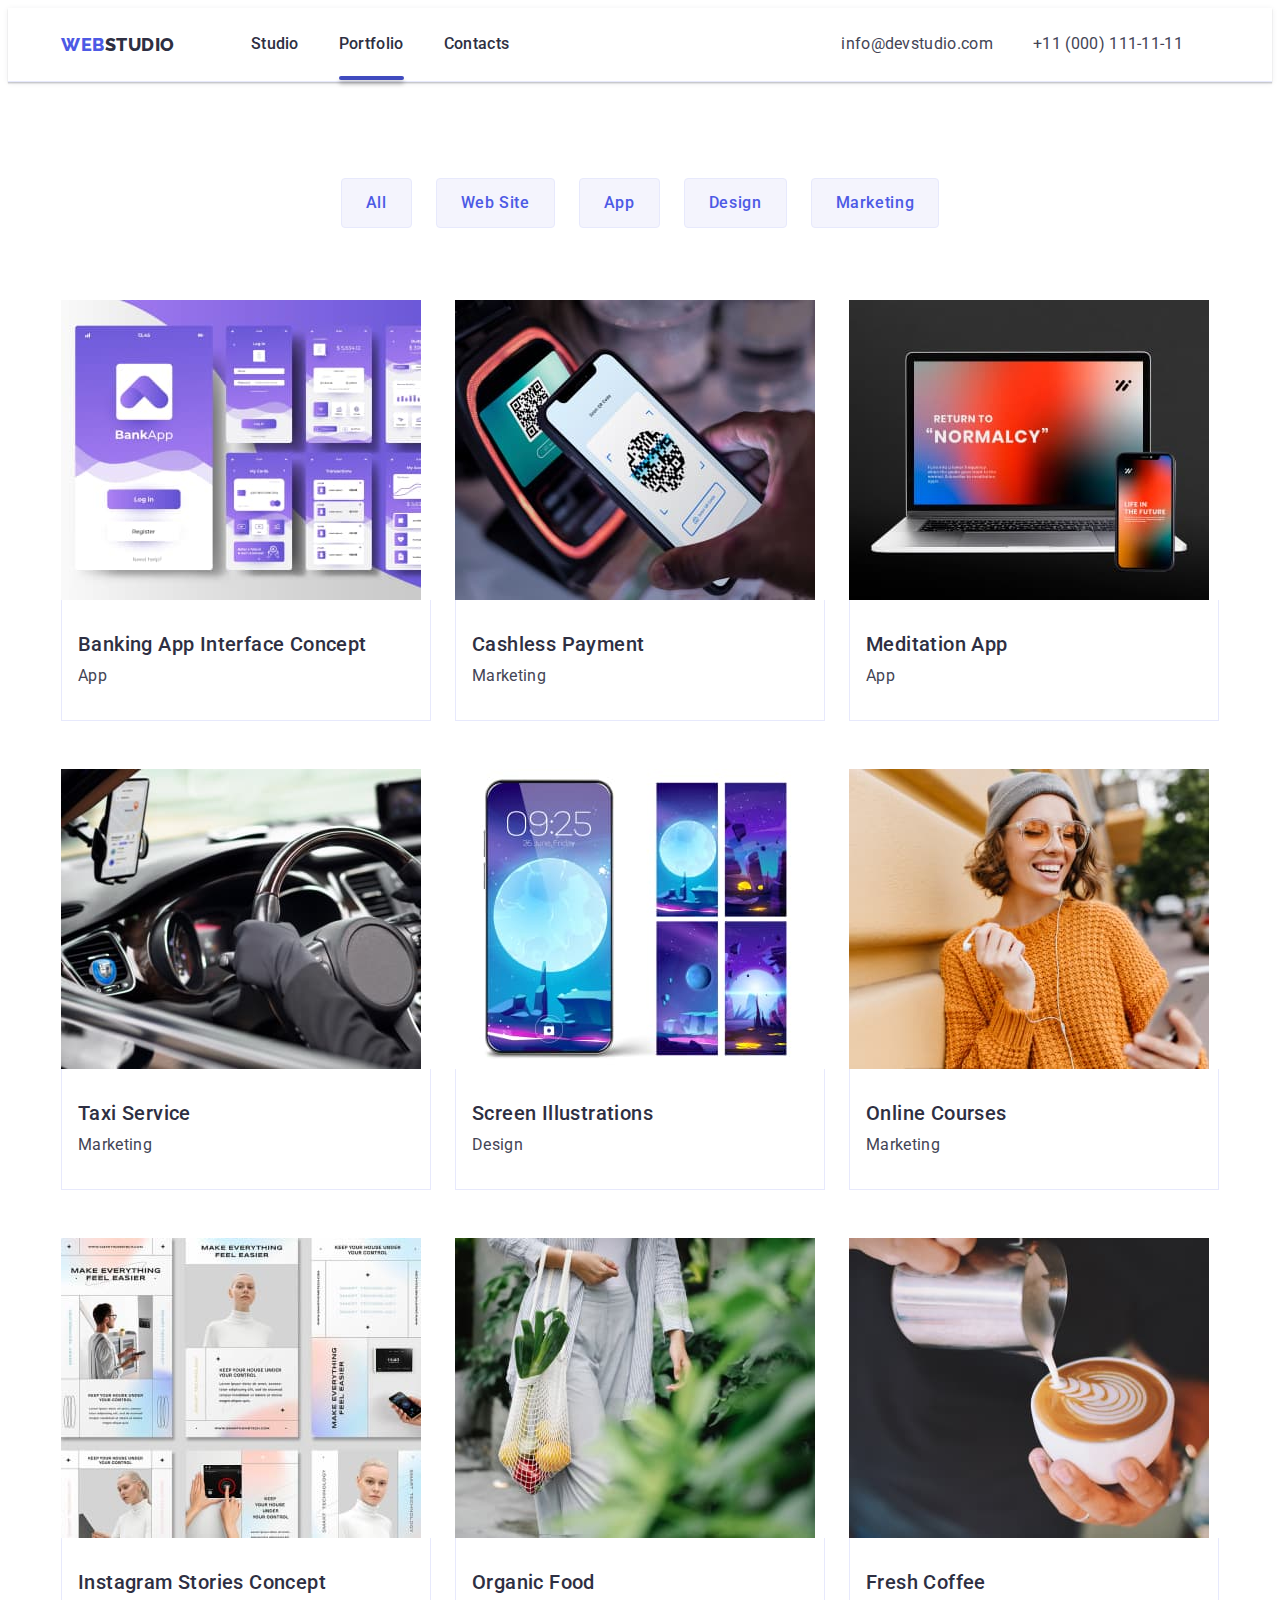
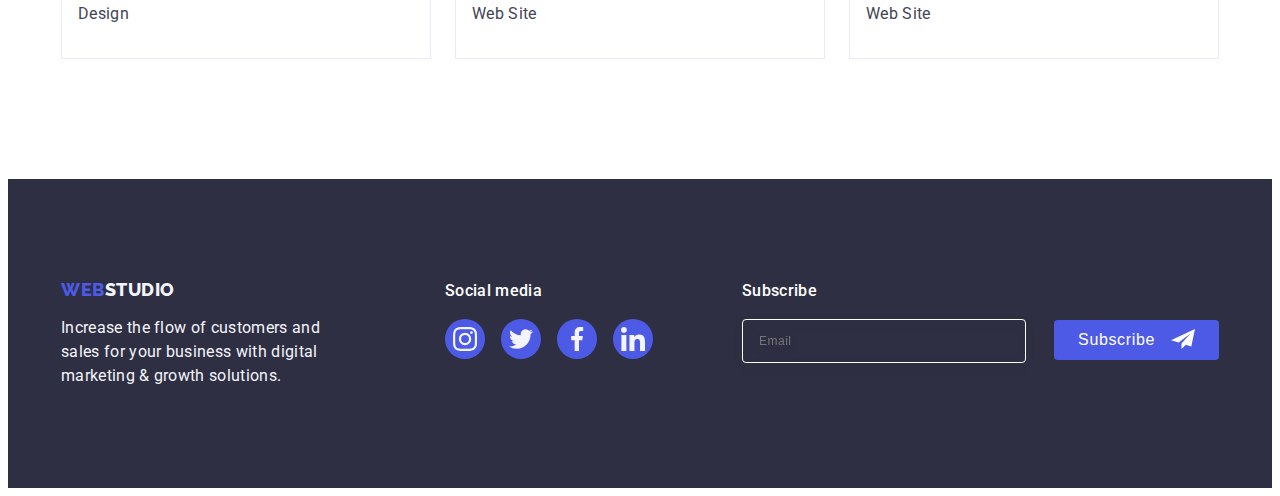
==== portfolio.html @ ecd3f9a6 "Initial commit" ====
<!DOCTYPE html>
<html lang="en">
  <head>
    <meta charset="UTF-8" />
    <meta http-equiv="X-UA-Compatible" content="IE=edge" />
    <meta name="viewport" content="width=device-width, initial-scale=1.0" />
    <title>Portfolio</title>
    <link rel="preconnect" href="https://fonts.googleapis.com" />
    <link rel="preconnect" href="https://fonts.gstatic.com" crossorigin />
    <link
      href="https://fonts.googleapis.com/css2?family=Raleway:wght@800&family=Roboto:wght@400;500;700;900&display=swap"
      rel="stylesheet"
    />
    <link
      rel="stylesheet"
      href="https://cdnjs.cloudflare.com/ajax/libs/modern-normalize/1.1.0/modern-normalize.min.css"
      integrity="sha512-wpPYUAdjBVSE4KJnH1VR1HeZfpl1ub8YT/NKx4PuQ5NmX2tKuGu6U/JRp5y+Y8XG2tV+wKQpNHVUX03MfMFn9Q=="
      crossorigin="anonymous"
      referrerpolicy="no-referrer"
    />

    <link rel="stylesheet" href="./css/styles.css" />
  </head>
  <!--Header-->
  <body>
    <header class="header">
      <div class="container navigation">
        <nav class="header-navigation">
          <a class="header-logo link" href="./index.html"
            >Web<span class="span-header-logo link">Studio</span></a
          >
          <ul class="header-list list">
            <li class="header-item">
              <a class="header-link link" href="./index.html">Studio</a>
            </li>
            <li class="header-item">
              <a class="header-link link current" href="./portfolio.html"
                >Portfolio</a
              >
            </li>
            <li class="header-item">
              <a class="header-link link" href="">Contacts</a>
            </li>
          </ul>
        </nav>
        <adress class="header-contakts">
          <ul class="adress-list list">
            <li>
              <a class="header-adress link" href="mailto:info@devstudio.com"
                >info@devstudio.com</a
              >
            </li>
            <li>
              <a class="header-adress link" href="tel:+110001111111"
                >+11 (000) 111-11-11</a
              >
            </li>
          </ul>
        </adress>
      </div>
    </header>
    <main>
      <!--Section 1-->

      <section class="service">
        <div class="container">
          <h1 hidden>Service</h1>
          <ul class="service-list list">
            <li><button class="service-btn" type="button">All</button></li>
            <li><button class="service-btn" type="button">Web Site</button></li>
            <li><button class="service-btn" type="button">App</button></li>
            <li><button class="service-btn" type="button">Design</button></li>
            <li>
              <button class="service-btn" type="button">Marketing</button>
            </li>
          </ul>

          <!--Projects-->

          <ul class="project-list list">
            <li class="project-items">
              <a class="project-link link" href="">
                <div class="project-thumb">
                  <img
                    class="project-img"
                    src="./images/img-port1.jpg"
                    alt="App Banking interfase"
                    width="360"
                    height="300"
                  />
                  <div class="overlay">
                    <p class="overlay-text">
                      14 Stylish and User-Friendly App Design Concepts · Task
                      Manager App · Calorie Tracker App · Exotic Fruit Ecommerce
                      App · Cloud Storage App
                    </p>
                  </div>
                </div>
                <div class="project-name">
                  <h2 class="project-title">Banking App Interface Concept</h2>
                  <p class="project-text">App</p>
                </div>
              </a>
            </li>
            <li class="project-items">
              <a class="project-link link" href="">
                <div class="project-thumb">
                  <img
                    class="project-img"
                    src="./images/img-port-2.jpg"
                    alt="QR on the phone"
                    width="360"
                    height="300"
                  />
                  <div class="overlay">
                    <p class="overlay-text">
                      14 Stylish and User-Friendly App Design Concepts · Task
                      Manager App · Calorie Tracker App · Exotic Fruit Ecommerce
                      App · Cloud Storage App
                    </p>
                  </div>
                </div>
                <div class="project-name">
                  <h2 class="project-title">Cashless Payment</h2>
                  <p class="project-text">Marketing</p>
                </div>
              </a>
            </li>
            <li class="project-items">
              <a class="project-link link" href="">
                <div class="project-thumb">
                  <img
                    class="project-img"
                    src="./images/img-port-3.jpg"
                    alt="Laptop is open"
                    width="360"
                    height="300"
                  />
                  <div class="overlay">
                    <p class="overlay-text">
                      14 Stylish and User-Friendly App Design Concepts · Task
                      Manager App · Calorie Tracker App · Exotic Fruit Ecommerce
                      App · Cloud Storage App
                    </p>
                  </div>
                </div>
                <div class="project-name">
                  <h2 class="project-title">Meditation App</h2>
                  <p class="project-text">App</p>
                </div>
              </a>
            </li>
            <li class="project-items">
              <a class="project-link link" href="">
                <div class="project-thumb">
                  <img
                    class="project-img"
                    src="./images/img-port-4.jpg"
                    alt="Car steering wheel"
                    width="360"
                    height="300"
                  />
                  <div class="overlay">
                    <p class="overlay-text">
                      14 Stylish and User-Friendly App Design Concepts · Task
                      Manager App · Calorie Tracker App · Exotic Fruit Ecommerce
                      App · Cloud Storage App
                    </p>
                  </div>
                </div>
                <div class="project-name">
                  <h2 class="project-title">Taxi Service</h2>
                  <p class="project-text">Marketing</p>
                </div>
              </a>
            </li>
            <li class="project-items">
              <a class="project-link link" href="">
                <div class="project-thumb">
                  <img
                    class="project-img"
                    src="./images/img-port-5.jpg"
                    alt="Screens of the phones"
                    width="360"
                    height="300"
                  />
                  <div class="overlay">
                    <p class="overlay-text">
                      14 Stylish and User-Friendly App Design Concepts · Task
                      Manager App · Calorie Tracker App · Exotic Fruit Ecommerce
                      App · Cloud Storage App
                    </p>
                  </div>
                </div>
                <div class="project-name">
                  <h2 class="project-title">Screen Illustrations</h2>
                  <p class="project-text">Design</p>
                </div>
              </a>
            </li>
            <li class="project-items">
              <a class="project-link link" href="">
                <div class="project-thumb">
                  <img
                    class="project-img"
                    src="./images/img-port-6.jpg"
                    alt="Girl in headphones and
                  with a phone"
                    width="360"
                    height="300"
                  />
                  <div class="overlay">
                    <p class="overlay-text">
                      14 Stylish and User-Friendly App Design Concepts · Task
                      Manager App · Calorie Tracker App · Exotic Fruit Ecommerce
                      App · Cloud Storage App
                    </p>
                  </div>
                </div>
                <div class="project-name">
                  <h2 class="project-title">Online Courses</h2>
                  <p class="project-text">Marketing</p>
                </div>
              </a>
            </li>
            <li class="project-items">
              <a class="project-link link" href="">
                <div class="project-thumb">
                  <img
                    class="project-img"
                    src="./images/img-port-7.jpg"
                    alt="Instsgram stories"
                    width="360"
                    height="300"
                  />
                  <div class="overlay">
                    <p class="overlay-text">
                      14 Stylish and User-Friendly App Design Concepts · Task
                      Manager App · Calorie Tracker App · Exotic Fruit Ecommerce
                      App · Cloud Storage App
                    </p>
                  </div>
                </div>
                <div class="project-name">
                  <h2 class="project-title">Instagram Stories Concept</h2>
                  <p class="project-text">Design</p>
                </div>
              </a>
            </li>
            <li class="project-items">
              <a class="project-link link" href="">
                <div class="project-thumb">
                  <img
                    class="project-img"
                    src="./images/img-port-8.jpg"
                    alt="The girl carries fruit in
                  the bag"
                    width="360"
                    height="300"
                  />
                  <div class="overlay">
                    <p class="overlay-text">
                      14 Stylish and User-Friendly App Design Concepts · Task
                      Manager App · Calorie Tracker App · Exotic Fruit Ecommerce
                      App · Cloud Storage App
                    </p>
                  </div>
                </div>
                <div class="project-name">
                  <h2 class="project-title">Organic Food</h2>
                  <p class="project-text">Web Site</p>
                </div>
              </a>
            </li>
            <li class="project-items">
              <a class="project-link link" href="">
                <div class="project-thumb">
                  <img
                    class="project-img"
                    src="./images/img-port-9.jpg"
                    alt="Barista pours cappuccino"
                    width="360"
                    height="300"
                  />
                  <div class="overlay">
                    <p class="overlay-text">
                      14 Stylish and User-Friendly App Design Concepts · Task
                      Manager App · Calorie Tracker App · Exotic Fruit Ecommerce
                      App · Cloud Storage App
                    </p>
                  </div>
                </div>
                <div class="project-name">
                  <h2 class="project-title">Fresh Coffee</h2>
                  <p class="project-text">Web Site</p>
                </div>
              </a>
            </li>
          </ul>
        </div>
      </section>
    </main>

    <!-- Footer -->

    <footer class="footer">
      <div class="container footer-wrap">
        <div class="footer-logo-wrap">
          <a href="./index.html" class="footer-logo link"
            >Web<span class="span-logo link">Studio</span></a
          >
          <p class="footer-text">
            Increase the flow of customers and sales for your business with
            digital marketing & growth solutions.
          </p>
        </div>

        <div class="footer-soc-wrap">
          <p class="footer-soc-media">Social media</p>
          <ul class="footer-soc-list list">
            <li class="footer-soc-item">
              <a href="" class="footer-soc-link link">
                <svg class="footer-soc-icon" width="24" height="24">
                  <use href="./images/icons.svg#icon-instagram-2"></use>
                </svg>
              </a>
            </li>
            <li class="footer-soc-item">
              <a href="" class="footer-soc-link link">
                <svg class="footer-soc-icon" width="24" height="24">
                  <use href="./images/icons.svg#icon-twitter-1"></use>
                </svg>
              </a>
            </li>
            <li class="footer-soc-item">
              <a href="" class="footer-soc-link link">
                <svg class="footer-soc-icon" width="24" height="24">
                  <use href="./images/icons.svg#icon-facebook-1"></use>
                </svg>
              </a>
            </li>
            <li class="footer-soc-item">
              <a href="" class="footer-soc-link link">
                <svg class="footer-soc-icon" width="24" height="24">
                  <use href="./images/icons.svg#icon-linkedin-1"></use>
                </svg>
              </a>
            </li>
          </ul>
        </div>
        <div class="footer-sub-wrap">
          <p class="footer-sub">Subscribe</p>
          <form class="footer-form">
            <label class="footer-label">
              <input
                type="email"
                name="user-email"
                class="footer-email"
                placeholder="Email"
              />
            </label>
            <span class="button-wrap">
              <button type="submit" class="footer-btn">Subscribe</button>
              <svg class="frame-icon" width="24" height="24">
                <use href="./images/icons.svg#icon-Frame"></use>
              </svg>
            </span>
          </form>
        </div>
      </div>
    </footer>
  </body>
</html>
---- css/styles.css ----
:root {
  --main-title-color: #ffffff;
  --second-title-color: #2e2f42;
  --main-btn-color: #ffffff;
  --text-color: #434455;
  --accent-color: #4d5ae5;
  --hover-color: #404bbf;
  --span-header-color: #2e2f42;
  --span-footer-color: #f4f4fd;
  --background-color: #ffffff;
  --timing-function: cubic-bezier(0.4, 0, 0.2, 1);
}

p,
h1,
h2,
h3,
h4,
h5,
h6 {
  margin: 0;
}
ul {
  margin: 0;
  padding-left: 0;
}
button {
  cursor: pointer;
}

address {
  font-style: normal;
}
img {
  display: block;
}

body {
  font-family: "Roboto", Arial, sans-serif;
}
body {
  color: var(--text-color);
}
body {
  background-color: var(--background-color);
}

.list {
  list-style: none;
}

.link {
  text-decoration: none;
}

.header-contakts {
  font-style: normal;
}

.container {
  max-width: 1158px;
  padding-right: 15px;
  padding-left: 15px;
  margin: 0 auto;
}

/*--------------------Header-----------------*/

.header {
  border-bottom: 1px solid #e7e9fc;
  box-shadow: 0px 2px 1px rgba(46, 47, 66, 0.08),
    0px 1px 1px rgba(46, 47, 66, 0.16), 0px 1px 6px rgba(46, 47, 66, 0.08);
}

.header-navigation {
  display: flex;
}

.navigation {
  display: flex;
  align-items: center;
}

.header-logo {
  padding-top: 25.5px;
  padding-bottom: 25.5px;

  font-family: "Raleway", sans-serif;
  font-style: normal;
  font-weight: 800;
  font-size: 18px;
  line-height: 1.17;
  letter-spacing: 0.03em;
  text-transform: uppercase;
  color: var(--accent-color);
}

.span-header-logo {
  padding-top: 25.5px;
  padding-bottom: 25.5px;

  font-family: "Raleway", sans-serif;
  font-style: normal;
  font-weight: 800;
  font-size: 18px;
  line-height: 1.16;
  letter-spacing: 0.03em;
  color: var(--span-header-color);
}

.header-list {
  display: flex;
  gap: 40px;
  margin-left: 76px;
}

.adress-list {
  display: flex;
  gap: 40px;
  margin-left: 332px;
}

.header-link {
  display: block;
  padding-top: 24px;
  padding-bottom: 24px;

  font-weight: 500;
  font-size: 16px;
  line-height: 1.5;
  letter-spacing: 0.02em;
  color: #2e2f42;
  transition: color 250ms var(--timing-function);
}

.header-link:hover,
.header-link:focus {
  color: var(--hover-color);
}

.current {
  position: relative;
}

.current::after {
  position: absolute;
  content: "";
  left: 0;
  bottom: 0;
  width: 100%;
  height: 4px;
  border-radius: 2px;
  background-color: var(--hover-color);
  box-shadow: 0px 4px 4px rgba(0, 0, 0, 0.25);
  transition: background-color 250ms var(--timing-function);
}

.header-adress {
  display: block;
  padding-top: 24px;
  padding-bottom: 24px;

  font-style: normal;
  font-weight: 400;
  font-size: 16px;
  line-height: 1.5;
  letter-spacing: 0.02em;
  color: #434455;
  transition: color 250ms var(--timing-function);
}

.header-adress:hover,
.header-adress:focus {
  color: var(--hover-color);
}

/*---------------------hero--------------------*/

.hero {
  max-width: 1440px;
  margin: 0 auto;
  padding-top: 188px;
  padding-bottom: 188px;
  text-align: center;
  background-color: #2e2f42;
  background-image: linear-gradient(
      rgba(46, 47, 66, 0.7),
      rgba(46, 47, 66, 0.7)
    ),
    url(../images/bg-hero.jpg);
  background-repeat: no-repeat;
  background-position: center;
  background-size: cover;
}

.hero-title {
  width: 496px;
  margin-bottom: 48px;
  margin-left: auto;
  margin-right: auto;

  font-size: 56px;
  line-height: 60px;
  line-height: 1.07;
  text-align: center;
  letter-spacing: 0.02em;
  color: var(--main-title-color);
}

.btn-title {
  align-items: center;
  display: block;
  margin: 0 auto;
  border-radius: 4px;
  padding: 16px 32px;
  border: none;
  font-family: "Roboto", sans-serif;
  font-style: normal;
  font-weight: 500;
  font-size: 16px;
  line-height: 1.5;
  letter-spacing: 0.04em;
  color: var(--main-btn-color);
  background-color: var(--accent-color);
  transition: background-color 250ms var(--timing-function);
}

.btn-title:hover,
.btn-title:focus {
  background-color: var(--hover-color);
}

/*-------------------Section 1-----------------*/
.features {
  padding-top: 120px;
  padding-bottom: 0;
  background-color: var(--background-color);
}

.icons-list {
  display: flex;
  gap: 24px;
}

.icons-item {
  width: calc((100%-72px) / 4);
  display: flex;
  justify-content: center;
  align-items: center;

  height: 112px;
  background: #f4f4fd;
  border-radius: 4px;
  margin-bottom: 8px;
}

.features-list {
  display: flex;
  gap: 24px;
}

.features-list li {
  width: calc((100% - 72px) / 4);
}

.features-title {
  margin-bottom: 8px;

  font-weight: 500;
  font-size: 20px;
  line-height: 1.2;
  letter-spacing: 0.02em;
  color: var(--second-title-color);
}

.features-text {
  font-size: 16px;
  line-height: 1.5;
  letter-spacing: 0.02em;
  color: var(--text-color);
}

/*-------------------Section 2------------------*/

.work {
  padding-top: 120px;
  padding-bottom: 120px;

  background-color: var(--background-color);
}

.work-title {
  margin-bottom: 72px;

  font-size: 36px;
  line-height: 1.11;
  text-align: center;
  letter-spacing: 0.02em;
  text-transform: capitalize;
  color: var(--second-title-color);
}

.work-img {
  max-width: 100%;
  height: auto;
  border: 1px solid #e7e9fc;
}

.work .list {
  display: flex;
  gap: 24px;
}

.work-item {
  width: calc((100% - 48px) / 3);
}

/*------------------Section3--------------------*/

.team {
  max-width: 1440px;
  margin: 0 auto;
  padding-top: 120px;
  padding-bottom: 120px;
  background-color: #f4f4fd;
}

.team-title {
  margin-bottom: 72px;
  font-size: 36px;
  line-height: 1.11;
  text-align: center;
  letter-spacing: 0.02em;
  text-transform: capitalize;
  color: var(--second-title-color);
}

.team-list {
  display: flex;
  gap: 24px;
}
.foto {
  width: calc((100% - 72px) / 4);
  border-radius: 0px 0px 4px 4px;
  box-shadow: 0px 1px 6px rgba(46, 47, 66, 0.08),
    0px 1px 1px rgba(46, 47, 66, 0.16), 0px 2px 1px rgba(46, 47, 66, 0.08);
  background-color: var(--background-color);
}

.team-img {
  max-width: 100%;
  height: auto;
}

.team-employee {
  margin-bottom: 8px;
  font-weight: 500;
  font-size: 20px;
  line-height: 1.2;
  letter-spacing: 0.02em;
  color: var(--second-title-color);
}

.team-text {
  font-size: 16px;
  line-height: 1.5;
  margin-bottom: 8px;
  letter-spacing: 0.02em;
  color: var(--text-color);
}

.foto-name {
  text-align: center;
  padding: 32px 16px;
  width: 264px;
}

.team-soc-list {
  display: flex;
  justify-content: center;
  gap: 24px;
}

.team-soc-item {
  width: 40px;
  height: 40px;
}

.team-soc-link {
  display: flex;
  justify-content: center;
  align-items: center;
  width: 100%;
  height: 100%;
  border-radius: 50%;
  background-color: var(--accent-color);
  transition: background-color 250ms var(--timing-function);
}

.team-soc-link:hover,
.team-soc-link:focus {
  background-color: var(--hover-color);
}

/*---------------Customers-----------------*/

.customers {
  padding-top: 120px;
  padding-bottom: 120px;
  background-color: var(--background-color);
}

.customers-title {
  font-weight: 700;
  font-size: 36px;
  line-height: 1.11;

  text-align: center;
  letter-spacing: 0.02em;
  text-transform: capitalize;
  margin-bottom: 72px;

  color: var(--second-title-color);
}

.customers-item {
  width: calc((100%-120px) / 6);
  height: 88px;
}

.customers-list {
  display: flex;
  justify-content: center;
  align-items: center;
  gap: 24px;
}

.customers-link {
  display: flex;
  justify-content: center;
  align-items: center;
  padding: 16px 32px;
  background-color: var(--background-color);
  border: 1px solid #8e8f99;
  border-radius: 4px;
  color: #8e8f99;
  transition: color 250ms var(--timing-function),
    border-color 250ms var(--timing-function);
}

.customers-icon {
  width: 104px;
  height: 56px;
  fill: currentColor;
}

.customers-link:hover,
.customers-link:focus {
  color: var(--hover-color);
  border-color: #404bbf;
}

/*-------------------Footer------------------*/

.footer {
  max-width: 1440px;
  margin: 0 auto;
  padding-top: 100px;
  padding-bottom: 100px;
  background-color: #2e2f42;
}

.footer-wrap {
  display: flex;
  margin-left: auto;
}

.footer-logo {
  font-family: "Raleway", sans-serif;
  font-weight: 800;
  font-size: 18px;
  line-height: 1.17;
  letter-spacing: 0.03em;
  text-transform: uppercase;
  color: var(--accent-color);
}

.span-logo {
  font-family: "Raleway", sans-serif;
  font-weight: 800;
  font-size: 18px;
  line-height: 1.17;
  letter-spacing: 0.03em;
  text-transform: uppercase;
  color: var(--span-footer-color);
}
.footer-text {
  margin-top: 16px;
  width: 264px;

  font-size: 16px;
  line-height: 1.5;
  letter-spacing: 0.02em;
  color: #f4f4fd;
}

.footer-soc-wrap {
  margin-left: 120px;
}

.footer-soc-media {
  margin-bottom: 16px;
  font-weight: 500;
  font-size: 16px;
  line-height: 1.5;
  letter-spacing: 0.02em;

  color: #ffffff;
}

.footer-soc-list {
  display: flex;
  justify-content: center;
  gap: 16px;
}

.footer-soc-item {
  width: 40px;
  height: 40px;
}

.footer-soc-link {
  display: flex;
  justify-content: center;
  align-items: center;
  width: 100%;
  height: 100%;
  border-radius: 50%;
  background-color: var(--accent-color);
  transition: background-color 250ms var(--timing-function);
}

.footer-soc-link:hover,
.footer-soc-link:focus {
  background-color: #31d0aa;
}

.footer-sub-wrap {
  display: block;
  margin-left: auto;
}

.footer-sub {
  font-weight: 500;
  font-size: 16px;
  line-height: 1.5;
  letter-spacing: 0.02em;
  color: #ffffff;
  margin-bottom: 16px;
}

.footer-form {
}
.footer-label {
}
.footer-email {
  width: 264px;
  height: 40px;
  border: 1px solid #ffffff;
  filter: drop-shadow(0px 4px 4px rgba(0, 0, 0, 0.15));
  border-radius: 4px;
  outline: none;
  background: transparent;
  padding-left: 16px;
  font-size: 12px;
  line-height: 2;

  letter-spacing: 0.04em;
  color: #ffffff;
}

.button-wrap {
  position: relative;
}

.footer-btn {
  font-weight: 500;
  font-size: 16px;
  line-height: 1.5;
  padding: 8px 64px 8px 24px;
  align-items: center;
  letter-spacing: 0.04em;
  color: #ffffff;
  background-color: var(--accent-color);
  border: none;
  border-radius: 4px;
  margin-left: 24px;
}

.frame-icon {
  position: absolute;
  right: 24px;
  top: 50%;
  transform: translateY(-50%);
  fill: #ffffff;
}

/*----------Portfolio-------------*/
body {
  font-family: "Roboto", sans-serif;
}
body {
  color: var(--text-color);
}

.list {
  list-style: none;
}

.link {
  text-decoration: none;
}

p,
h1,
h2,
h3,
h4,
h5,
h6 {
  margin: 0;
}
ul {
  margin: 0;
  padding-left: 0;
}
button {
  cursor: pointer;
}

/*-------------SECTION 1---------------*/

.service {
}
.service-list {
  display: flex;
  gap: 24px;
  justify-content: center;
  padding-top: 96px;
  margin-bottom: 72px;
}
.service-btn {
  border-radius: 4px;
  border: 1px solid #e7e9fc;
  padding: 12px 24px;

  font-family: "Roboto", sans-serif;
  font-weight: 500;
  font-size: 16px;
  line-height: 1.5;
  align-items: center;
  text-align: center;
  letter-spacing: 0.04em;
  color: var(--accent-color);
  background-color: #f4f4fd;

  transition: background-color 250ms var(--timing-function),
    color 250ms var(--timing-function),
    border-color 250ms var(--timing-function),
    box-shadow 250ms var(--timing-function);
}
.service-btn:hover,
.service-btn:focus {
  color: #ffffff;
  background-color: var(--hover-color);
  border-color: var(--hover-color);
  box-shadow: 0px 3px 1px rgba(0, 0, 0, 0.1), 0px 2px 1px rgba(0, 0, 0, 0.08),
    0px 2px 2px rgba(0, 0, 0, 0.12);
}

/*--------------Projects---------------*/

.project-list {
  display: flex;
  flex-wrap: wrap;
  gap: 48px 24px;
  padding-bottom: 120px;
}

.project-items {
  width: calc((100% - 48px) / 3);
  margin-right: 0;
}

.project-img {
  max-width: 100%;
  height: auto;
}

.project-title {
  margin-bottom: 8px;

  font-weight: 500;
  font-size: 20px;
  line-height: 1.2;
  letter-spacing: 0.02em;
  color: var(--second-title-color);
}

.project-text {
  font-size: 16px;
  line-height: 1.5;
  letter-spacing: 0.02em;
  color: var(--text-color);
}
.project-name {
  padding: 32px 16px 32px 16px;
  border: 1px solid #e7e9fc;
  border-top: none;
}

.project-link {
  display: block;
  transition: box-shadow 250ms var(--timing-function);
}

.project-link:hover,
.project-link:focus {
  box-shadow: 0px 1px 6px rgba(46, 47, 66, 0.08),
    0px 1px 1px rgba(46, 47, 66, 0.16), 0px 2px 1px rgba(46, 47, 66, 0.08);
}

.overlay-text {
  position: absolute;

  font-size: 16px;
  line-height: 1.5;
  letter-spacing: 0.02em;
  top: 40px;
  left: 32px;
  right: 32px;
  opacity: 0;

  color: #f4f4fd;
}

.project-thumb {
  position: relative;
  overflow: hidden;
}

.overlay {
  position: absolute;
  top: 0;
  left: 0;
  width: 100%;
  height: 100%;
  background-color: var(--accent-color);

  transform: translateY(100%);
  transition: transform 250ms var(--timing-function);
}

.project-link:hover .overlay,
.project-link:focus .overlay {
  transform: translateY(0);
}

.project-link:hover .overlay-text,
.project-link:focus .overlay-text {
  opacity: 1;
}

.backdrop {
  position: fixed;
  top: 0;
  width: 100%;
  height: 100%;
  background-color: rgba(46, 47, 66, 0.4);
  transition: opacity 250ms var(--timing-function),
    visibility 250ms var(--timing-function);
}

.modal {
  position: absolute;
  width: 408px;
  min-height: 576px;
  left: 50%;
  top: 50%;
  transform: translate(-50%, -50%) scale(1);
  transition: transform 250ms var(--timing-function);

  background: #fcfcfc;
  box-shadow: 0px 1px 1px rgba(0, 0, 0, 0.14), 0px 1px 3px rgba(0, 0, 0, 0.12),
    0px 2px 1px rgba(0, 0, 0, 0.2);
  border-radius: 4px;
  padding: 24px;
}

.backdrop.is-hidden .modal {
  transform: translate(-50%, -50%) scale(0);
}

.close-btn {
  border-radius: 50%;
  border: 1px solid rgba(0, 0, 0, 0.1);
  display: flex;
  align-items: center;
  justify-content: center;
  margin-left: auto;
  height: 24px;
  width: 24px;

  background-color: #e7e9fc;

  transition: background-color 250ms var(--timing-function),
    fill 250ms var(--timing-function);
}

.close-btn:hover,
.close-btn:focus {
  background-color: #404bbf;
  fill: #ffffff;
}

.is-hidden {
  opacity: 0;
  visibility: hidden;
  pointer-events: none;
}

.modal-title {
  font-weight: 500;
  font-size: 16px;
  line-height: 1.5;

  text-align: center;
  letter-spacing: 0.02em;
  color: var(--second-title-color);

  margin-top: 24px;
  margin-bottom: 16px;
}

.modal-lable {
}

.input-wrap {
  position: relative;
}

.span-text {
  display: block;
  font-size: 12px;
  line-height: 1.17;
  letter-spacing: 0.01em;
  color: #8e8f99;
  margin-bottom: 4px;
}
.modal-input {
  width: 100%;
  height: 40px;
  border: 1px solid rgba(46, 47, 66, 0.4);
  border-radius: 4px;
  margin-bottom: 8px;
  padding-left: 38px;
  font-size: 12px;
  outline: transparent;
  transition: border-color 250ms var(--timing-function),
    fill 250ms var(--timing-function);
}

.modal-input:focus {
  border-color: var(--accent-color);
}
.modal-input:focus + .modal-icon {
  fill: var(--accent-color);
}

.modal-icon {
  position: absolute;
  left: 19px;
  top: 50%;
  transform: translateY(-50%);
  fill: #2e2f42;
}

.modal-textarea {
  width: 100%;
  height: 120px;
  border: 1px solid rgba(46, 47, 66, 0.4);
  border-radius: 4px;
  margin-bottom: 20px;
  padding: 8px 16px;
  margin-top: 4px;
  outline: transparent;
  resize: none;
  transition: border-color 250ms var(--timing-function);
}

.modal-textarea::placeholder {
  font-size: 12px;
  line-height: 1.17;
  letter-spacing: 0.04em;
  color: rgba(46, 47, 66, 0.4);
}

.modal-textarea:focus {
  border-color: var(--accent-color);
}

.check-text {
  font-size: 12px;
  line-height: 1.17;
  letter-spacing: 0.04em;
  color: #8e8f99;
  margin-bottom: 24px;

  display: flex;
}

.check-text span {
  width: 16px;
  height: 16px;
  border: 1px solid rgba(46, 47, 66, 0.4);
  border-radius: 2px;
  margin-right: 8px;
  display: flex;
  align-items: center;
  justify-content: center;
  fill: transparent;
}

.modal-check:checked + .check-text span {
  background-color: var(--hover-color);
  border: none;
  fill: #f4f4fd;
  transition: background-color 250ms var(--timing-function),
    fill 250ms var(--timing-function);
}

.modal-check:focus + .check-text span {
  border-color: var(--hover-color);
}

.visually-hidden {
  position: absolute;
  width: 1px;
  height: 1px;
  margin: -1px;
  border: 0;
  padding: 0;
  white-space: nowrap;
  clip-path: inset(100%);
  clip: rect(0 0 0 0);
  overflow: hidden;
}

.policy-link {
  display: block;
  margin-left: 4px;
  color: var(--accent-color);
}

.modal-btn {
  font-weight: 500;
  font-size: 16px;
  line-height: 1.5;
  border: none;
  letter-spacing: 0.04em;
  color: #ffffff;

  display: block;
  margin: 0 auto;
  width: 169px;
  height: 56px;
  background: #4d5ae5;
  box-shadow: 0px 4px 4px rgba(0, 0, 0, 0.15);
  border-radius: 4px;
}
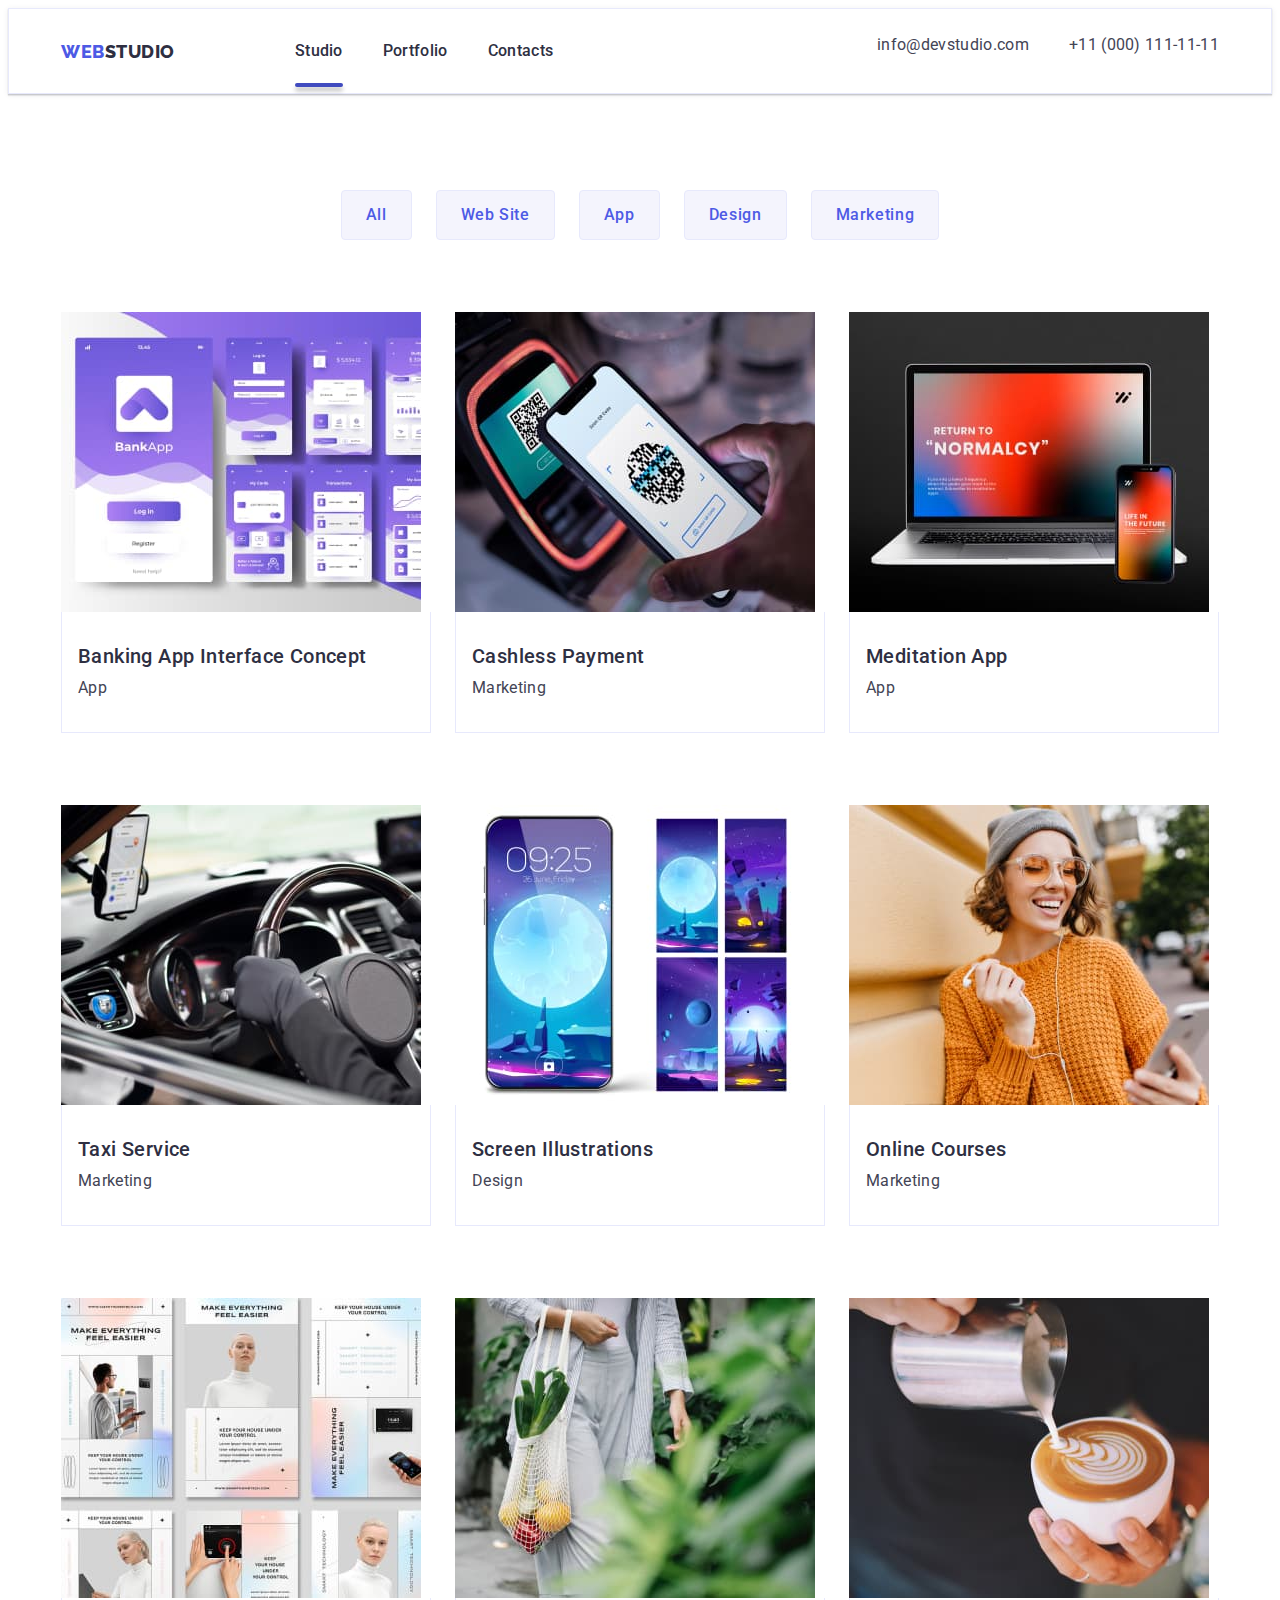
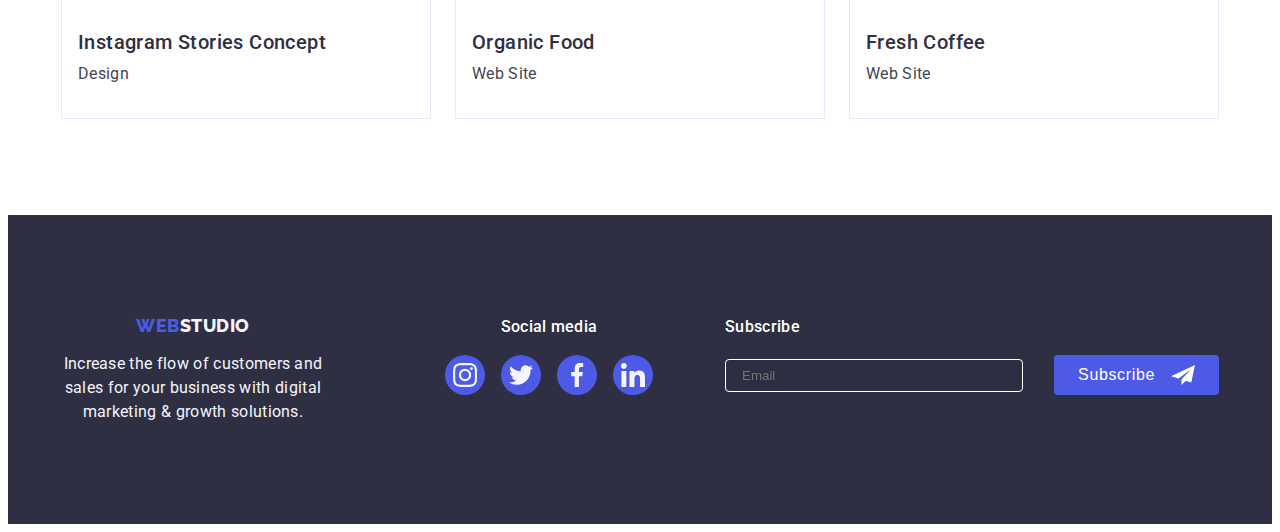
==== commit f48522ae: "edd portfolio" ====
--- a/portfolio.html
+++ b/portfolio.html
@@ -19,44 +19,124 @@
       referrerpolicy="no-referrer"
     />
 
-    <link rel="stylesheet" href="./css/styles.css" />
+    <link rel="stylesheet" href="./css/media.css" />
   </head>
   <!--Header-->
   <body>
     <header class="header">
-      <div class="container navigation">
-        <nav class="header-navigation">
-          <a class="header-logo link" href="./index.html"
-            >Web<span class="span-header-logo link">Studio</span></a
-          >
-          <ul class="header-list list">
-            <li class="header-item">
-              <a class="header-link link" href="./index.html">Studio</a>
-            </li>
-            <li class="header-item">
-              <a class="header-link link current" href="./portfolio.html"
-                >Portfolio</a
+      <div class="mob-navigation">
+        <div class="navigation container">
+          <nav class="header-navigation">
+            <a class="header-logo link" href="./index.html"
+              >Web<span class="span-header-logo link">Studio</span></a
+            >
+            <ul class="header-list list">
+              <li class="header-item">
+                <a class="header-link link current" href="./index.html"
+                  >Studio</a
+                >
+              </li>
+              <li class="header-item">
+                <a class="header-link link" href="./portfolio.html"
+                  >Portfolio</a
+                >
+              </li>
+              <li class="header-item">
+                <a class="header-link link" href="">Contacts</a>
+              </li>
+            </ul>
+          </nav>
+          <address class="header-contakts">
+            <ul class="adress-list list">
+              <li>
+                <a class="header-adress link" href="mailto:info@devstudio.com">
+                  info@devstudio.com</a
+                >
+              </li>
+              <li>
+                <a class="header-adress link" href="tel:+110001111111"
+                  >+11 (000) 111-11-11</a
+                >
+              </li>
+            </ul>
+          </address>
+          <button class="menu-open-btn" type="button" data-menu-open>
+            <svg class="mobile-menu-open-icon" width="32" height="22">
+              <use href="./images/icons.svg#icon-mobile-menu"></use>
+            </svg>
+          </button>
+        </div>
+      </div>
+
+      <div class="mobile-menu is-hidden" data-menu>
+        <div>
+          <button class="menu-close-btn" type="button" data-menu-close>
+            <svg class="mobile-menu-close-icon" width="8" height="8">
+              <use href="./images/icons.svg#icon-close-black"></use>
+            </svg>
+          </button>
+          <nav class="nav-menu">
+            <ul class="mobile-menu-list list">
+              <li class="mobile-menu-item">
+                <a class="mobile-menu-link link current" href="./index.html"
+                  >Studio</a
+                >
+              </li>
+              <li class="mobile-menu-item">
+                <a class="mobile-menu-link link" href="./portfolio.html"
+                  >Portfolio</a
+                >
+              </li>
+              <li class="mobile-menu-item">
+                <a class="mobile-menu-link link" href="">Contacts</a>
+              </li>
+            </ul>
+          </nav>
+        </div>
+        <div>
+          <ul class="adress-mobile-list list">
+            <li>
+              <a class="mobile-number link" href="tel:+110001111111"
+                >+11 (000) 111-11-11</a
               >
             </li>
-            <li class="header-item">
-              <a class="header-link link" href="">Contacts</a>
-            </li>
-          </ul>
-        </nav>
-        <adress class="header-contakts">
-          <ul class="adress-list list">
             <li>
-              <a class="header-adress link" href="mailto:info@devstudio.com"
+              <a class="mobile-adress link" href="mailto:info@devstudio.com"
                 >info@devstudio.com</a
               >
             </li>
-            <li>
-              <a class="header-adress link" href="tel:+110001111111"
-                >+11 (000) 111-11-11</a
-              >
-            </li>
           </ul>
-        </adress>
+          <ul class="menu-soc-list list">
+            <li class="menu-soc-item">
+              <a href="" class="menu-soc-link link">
+                <svg class="menu-soc-icon" width="24" height="24">
+                  <use href="./images/icons.svg#icon-instagram-2"></use>
+                </svg>
+              </a>
+            </li>
+            <li class="menu-soc-item">
+              <a href="" class="menu-soc-link link">
+                <svg class="menu-soc-icon" width="24" height="24">
+                  <use href="./images/icons.svg#icon-twitter-1"></use>
+                </svg>
+              </a>
+            </li>
+            <li class="menu-soc-item">
+              <a href="" class="menu-soc-link link">
+                <svg class="menu-soc-icon" width="24" height="24">
+                  <use href="./images/icons.svg#icon-facebook-1"></use>
+                </svg>
+              </a>
+            </li>
+            <li class="menu-soc-item">
+              <a href="" class="menu-soc-link link">
+                <svg class="menu-soc-icon" width="24" height="24">
+                  <use href="./images/icons.svg#icon-linkedin-1"></use>
+                </svg>
+              </a>
+            </li>
+          </ul>
+        </div>
       </div>
     </header>
     <main>
@@ -302,72 +382,76 @@
     </main>
 
     <!-- Footer -->
-
     <footer class="footer">
       <div class="container footer-wrap">
-        <div class="footer-logo-wrap">
-          <a href="./index.html" class="footer-logo link"
-            >Web<span class="span-logo link">Studio</span></a
-          >
-          <p class="footer-text">
-            Increase the flow of customers and sales for your business with
-            digital marketing & growth solutions.
-          </p>
-        </div>
-
-        <div class="footer-soc-wrap">
-          <p class="footer-soc-media">Social media</p>
-          <ul class="footer-soc-list list">
-            <li class="footer-soc-item">
-              <a href="" class="footer-soc-link link">
-                <svg class="footer-soc-icon" width="24" height="24">
-                  <use href="./images/icons.svg#icon-instagram-2"></use>
+        <div class="footer-box">
+          <div class="footer-logo-wrap">
+            <a href="./index.html" class="footer-logo link"
+              >Web<span class="span-logo link">Studio</span></a
+            >
+            <p class="footer-text">
+              Increase the flow of customers and sales for your business with
+              digital marketing & growth solutions.
+            </p>
+          </div>
+
+          <div class="footer-soc-wrap">
+            <p class="footer-soc-media">Social media</p>
+            <ul class="footer-soc-list list">
+              <li class="footer-soc-item">
+                <a href="" class="footer-soc-link link">
+                  <svg class="footer-soc-icon" width="24" height="24">
+                    <use href="./images/icons.svg#icon-instagram-2"></use>
+                  </svg>
+                </a>
+              </li>
+              <li class="footer-soc-item">
+                <a href="" class="footer-soc-link link">
+                  <svg class="footer-soc-icon" width="24" height="24">
+                    <use href="./images/icons.svg#icon-twitter-1"></use>
+                  </svg>
+                </a>
+              </li>
+              <li class="footer-soc-item">
+                <a href="" class="footer-soc-link link">
+                  <svg class="footer-soc-icon" width="24" height="24">
+                    <use href="./images/icons.svg#icon-facebook-1"></use>
+                  </svg>
+                </a>
+              </li>
+              <li class="footer-soc-item">
+                <a href="" class="footer-soc-link link">
+                  <svg class="footer-soc-icon" width="24" height="24">
+                    <use href="./images/icons.svg#icon-linkedin-1"></use>
+                  </svg>
+                </a>
+              </li>
+            </ul>
+          </div>
+        </div>
+        <div class="footer-sub-box">
+          <p class="footer-sub-text">Subscribe</p>
+          <form class="footer-form">
+            <div class="sub-field">
+              <label class="footer-label">
+                <input
+                  type="email"
+                  name="user-email"
+                  class="footer-input"
+                  placeholder="Email"
+                />
+              </label>
+              <span class="button-wrap">
+                <button type="submit" class="footer-btn">Subscribe</button>
+                <svg class="frame-icon" width="24" height="24">
+                  <use href="./images/icons.svg#icon-Frame"></use>
                 </svg>
-              </a>
-            </li>
-            <li class="footer-soc-item">
-              <a href="" class="footer-soc-link link">
-                <svg class="footer-soc-icon" width="24" height="24">
-                  <use href="./images/icons.svg#icon-twitter-1"></use>
-                </svg>
-              </a>
-            </li>
-            <li class="footer-soc-item">
-              <a href="" class="footer-soc-link link">
-                <svg class="footer-soc-icon" width="24" height="24">
-                  <use href="./images/icons.svg#icon-facebook-1"></use>
-                </svg>
-              </a>
-            </li>
-            <li class="footer-soc-item">
-              <a href="" class="footer-soc-link link">
-                <svg class="footer-soc-icon" width="24" height="24">
-                  <use href="./images/icons.svg#icon-linkedin-1"></use>
-                </svg>
-              </a>
-            </li>
-          </ul>
-        </div>
-        <div class="footer-sub-wrap">
-          <p class="footer-sub">Subscribe</p>
-          <form class="footer-form">
-            <label class="footer-label">
-              <input
-                type="email"
-                name="user-email"
-                class="footer-email"
-                placeholder="Email"
-              />
-            </label>
-            <span class="button-wrap">
-              <button type="submit" class="footer-btn">Subscribe</button>
-              <svg class="frame-icon" width="24" height="24">
-                <use href="./images/icons.svg#icon-Frame"></use>
-              </svg>
-            </span>
+              </span>
+            </div>
           </form>
         </div>
       </div>
     </footer>
+    <script src="./js/menu.js"></script>
   </body>
 </html>
--- a/css/media.css
+++ b/css/media.css
@@ -0,0 +1,1357 @@
+:root {
+  --main-title-color: #ffffff;
+  --second-title-color: #2e2f42;
+  --main-btn-color: #ffffff;
+  --text-color: #434455;
+  --accent-color: #4d5ae5;
+  --hover-color: #404bbf;
+  --span-header-color: #2e2f42;
+  --span-footer-color: #f4f4fd;
+  --background-color: #ffffff;
+  --timing-function: cubic-bezier(0.4, 0, 0.2, 1);
+}
+
+p,
+h1,
+h2,
+h3,
+h4,
+h5,
+h6 {
+  margin: 0;
+}
+ul {
+  margin: 0;
+  padding-left: 0;
+}
+button {
+  cursor: pointer;
+}
+
+address {
+  font-style: normal;
+}
+img {
+  display: block;
+}
+
+body {
+  font-family: "Roboto", Arial, sans-serif;
+}
+body {
+  color: var(--text-color);
+}
+body {
+  background-color: var(--background-color);
+}
+
+.list {
+  list-style: none;
+}
+
+.link {
+  text-decoration: none;
+}
+
+.header-contakts {
+  font-style: normal;
+}
+.img {
+  display: block;
+  max-width: 100%;
+  height: auto;
+  width: 100%;
+}
+
+.container {
+  min-width: 320px;
+  margin: 0 auto;
+  padding-right: 15px;
+  padding-left: 15px;
+}
+.header {
+  border: 1px solid #e7e9fc;
+  box-shadow: 0px 2px 1px rgba(46, 47, 66, 0.08),
+    0px 1px 1px rgba(46, 47, 66, 0.16), 0px 1px 6px rgba(46, 47, 66, 0.08);
+}
+.header-logo {
+  display: block;
+  padding-top: 25.5px;
+  padding-bottom: 23.5px;
+
+  font-family: "Raleway", sans-serif;
+  font-style: normal;
+  font-weight: 800;
+  font-size: 18px;
+  line-height: 1.17;
+  letter-spacing: 0.03em;
+  text-transform: uppercase;
+  color: var(--accent-color);
+}
+
+.span-header-logo {
+  color: var(--span-header-color);
+}
+
+.navigation {
+  display: flex;
+  align-items: center;
+  justify-content: space-between;
+}
+
+.menu-open-btn {
+  background-color: transparent;
+  padding: 0;
+  border: none;
+  line-height: 0;
+}
+
+.mobile-menu-open-icon {
+  stroke: #2e2f42;
+}
+
+.mobile-menu {
+  position: fixed;
+  width: 100vw;
+  height: 100vh;
+  z-index: 3;
+  top: 0;
+  left: 0;
+  padding: 24px 35px 40px 40px;
+  display: flex;
+  flex-direction: column;
+  justify-content: space-between;
+  transition: opasity 250ms var(--timing-function),
+    visibility 250ms var(--timing-function);
+
+  background: #ffffff;
+  box-shadow: 0px 2px 1px rgba(46, 47, 66, 0.08),
+    0px 1px 1px rgba(46, 47, 66, 0.16), 0px 1px 6px rgba(46, 47, 66, 0.08);
+}
+
+.is-hidden {
+  opacity: 0;
+  visibility: hidden;
+  pointer-events: none;
+}
+
+.mobile-menu.is-open {
+  opacity: 1;
+  visibility: visible;
+  pointer-events: auto;
+}
+
+.menu-close-btn {
+  border-radius: 50%;
+  border: 1px solid rgba(0, 0, 0, 0.1);
+  fill: #2e2f42;
+  display: flex;
+  align-items: center;
+  justify-content: center;
+  margin-left: auto;
+  margin-bottom: 32px;
+  height: 24px;
+  width: 24px;
+  background: #e7e9fc;
+}
+
+.mobile-menu-close-icon {
+  fill: #2e2f42;
+}
+
+.mobile-menu-item:not(:last-child) {
+  margin-bottom: 40px;
+}
+
+.mobile-menu-link {
+  display: block;
+
+  font-weight: 700;
+  font-size: 36px;
+  line-height: 1.11;
+  letter-spacing: 0.02em;
+  color: #2e2f42;
+  transition: color 250ms var(--timing-function);
+}
+
+.mobile-menu-link:hover,
+.mobile-menu-link:focus {
+  color: var(--hover-color);
+}
+
+.adress-mobile-list {
+  margin-bottom: 48px;
+}
+
+.mobile-adress {
+  font-weight: 500;
+  font-size: 20px;
+  line-height: 1.2;
+  letter-spacing: 0.02em;
+
+  color: #434455;
+}
+
+.mobile-number {
+  display: block;
+  margin-bottom: 40px;
+  font-weight: 700;
+  font-size: 24px;
+  line-height: 1.11;
+
+  letter-spacing: 0.02em;
+  text-transform: capitalize;
+  color: #4d5ae5;
+}
+
+.menu-soc-list {
+  display: flex;
+  justify-content: flex-start;
+  gap: 12%;
+}
+
+.menu-soc-link {
+  display: flex;
+  justify-content: center;
+  align-items: center;
+  width: 40px;
+  height: 40px;
+  border-radius: 50%;
+  background-color: var(--accent-color);
+  transition: background-color 250ms var(--timing-function);
+}
+
+.menu-soc-link:hover,
+.menu-soc-link:focus {
+  background-color: var(--hover-color);
+}
+
+/* ------------HERO-------------- */
+
+.hero {
+  max-width: 100%;
+  margin: 0 auto;
+  padding-top: 112px;
+  padding-bottom: 112px;
+  text-align: center;
+  background-color: #2e2f42;
+  background-image: linear-gradient(
+      rgba(46, 47, 66, 0.7),
+      rgba(46, 47, 66, 0.7)
+    ),
+    url(../images/Dark-bg-mobile.jpg);
+  background-repeat: no-repeat;
+  background-position: center;
+  background-size: cover;
+}
+
+@media (min-device-pixel-ratio: 2),
+  (min-resolution: 192dpi),
+  (min-resolution: 2dppx) {
+  .hero {
+    background-image: linear-gradient(
+        rgba(46, 47, 66, 0.7),
+        rgba(46, 47, 66, 0.7)
+      ),
+      url(../images/Dark-bg-mobile-2x.jpg);
+  }
+}
+
+.hero-title {
+  margin-bottom: 72px;
+  margin-left: auto;
+  margin-right: auto;
+  font-size: 32px;
+  line-height: 1.1;
+  text-align: center;
+  letter-spacing: 0.02em;
+  color: var(--main-title-color);
+}
+.btn-title {
+  align-items: center;
+  display: block;
+  margin: 0 auto;
+  border-radius: 4px;
+  padding: 16px 32px;
+  border: none;
+  font-family: "Roboto", sans-serif;
+  font-style: normal;
+  font-weight: 500;
+  font-size: 16px;
+  line-height: 1.5;
+  letter-spacing: 0.04em;
+  color: var(--main-btn-color);
+  background-color: var(--accent-color);
+  transition: background-color 250ms var(--timing-function);
+}
+
+.btn-title:hover,
+.btn-title:focus {
+  background-color: var(--hover-color);
+}
+/* ---------------SECTION 1---------------- */
+
+.features {
+  padding-top: 96px;
+  padding-bottom: 96px;
+  background-color: var(--background-color);
+}
+
+.features-item {
+  margin-bottom: 72px;
+}
+
+.features-title {
+  text-align: center;
+  margin-bottom: 8px;
+
+  font-weight: 700;
+  font-size: 36px;
+  line-height: 1.11;
+  letter-spacing: 0.02em;
+  color: var(--second-title-color);
+}
+
+.features-text {
+  font-weight: 500;
+  font-size: 16px;
+  line-height: 1.5;
+  letter-spacing: 0.02em;
+
+  color: var(--text-color);
+}
+
+.features-item:last-child {
+  margin-bottom: 0;
+}
+
+/* --------------OUR TEAM-------------- */
+.team {
+  max-width: 100%;
+  margin: 0 auto;
+  padding-top: 96px;
+  padding-bottom: 96px;
+  background-color: #f4f4fd;
+}
+.team-title {
+  text-align: center;
+  margin-bottom: 72px;
+  font-weight: 700;
+  font-size: 36px;
+  line-height: 1.11;
+
+  text-align: center;
+  letter-spacing: 0.02em;
+  text-transform: capitalize;
+
+  color: var(--second-title-color);
+}
+
+.team-list {
+  display: flex;
+  flex-wrap: wrap;
+  gap: 24px;
+}
+
+.foto {
+  margin-left: auto;
+  margin-right: auto;
+  flex-basis: 264px;
+  border-radius: 0px 0px 4px 4px;
+  box-shadow: 0px 1px 6px rgba(46, 47, 66, 0.08),
+    0px 1px 1px rgba(46, 47, 66, 0.16), 0px 2px 1px rgba(46, 47, 66, 0.08);
+  background-color: var(--background-color);
+}
+
+.team-employee {
+  margin-bottom: 8px;
+  font-weight: 500;
+  font-size: 20px;
+  line-height: 1.2;
+  letter-spacing: 0.02em;
+  color: var(--second-title-color);
+}
+
+.team-text {
+  font-size: 16px;
+  line-height: 1.5;
+  margin-bottom: 8px;
+  letter-spacing: 0.02em;
+  color: var(--text-color);
+}
+
+.foto-name {
+  text-align: center;
+  padding: 32px 16px;
+  width: 100%;
+}
+.team-soc-list {
+  display: flex;
+  justify-content: center;
+  gap: 24px;
+}
+
+.team-soc-item {
+  width: 40px;
+  height: 40px;
+}
+.team-soc-link {
+  display: flex;
+  justify-content: center;
+  align-items: center;
+  width: 100%;
+  height: 100%;
+  border-radius: 50%;
+  background-color: var(--accent-color);
+  transition: background-color 250ms var(--timing-function);
+}
+
+.team-soc-link:hover,
+.team-soc-link:focus {
+  background-color: var(--hover-color);
+}
+/* --------------CUSTOMERS-------------- */
+
+.customers {
+  max-width: 100%;
+  padding-top: 96px;
+  padding-bottom: 96px;
+  background-color: var(--background-color);
+}
+
+.customers-title {
+  font-weight: 700;
+  font-size: 36px;
+  line-height: 1.11;
+
+  text-align: center;
+  letter-spacing: 0.02em;
+  text-transform: capitalize;
+  margin-bottom: 72px;
+
+  color: var(--second-title-color);
+}
+
+.customers-list {
+  display: flex;
+  flex-wrap: wrap;
+  gap: 72px 16px;
+  justify-content: center;
+}
+
+.customers-item {
+  width: 190px;
+  height: 88px;
+}
+
+.customers-link {
+  display: flex;
+  justify-content: center;
+  align-items: center;
+  padding: 16px 40px;
+  background-color: var(--background-color);
+  border: 1px solid #8e8f99;
+  border-radius: 4px;
+  color: #8e8f99;
+  transition: color 250ms var(--timing-function),
+    border-color 250ms var(--timing-function);
+}
+
+.customers-icon {
+  width: 104px;
+  height: 56px;
+  fill: currentColor;
+}
+
+.customers-link:hover,
+.customers-link:focus {
+  color: var(--hover-color);
+  border-color: #404bbf;
+}
+
+/* ----------------FOOTER------------------- */
+
+.footer {
+  margin: 0 auto;
+  padding-top: 96px;
+  padding-bottom: 96px;
+  background-color: #2e2f42;
+}
+
+.footer-wrap {
+  display: flex;
+  flex-direction: column;
+  gap: 72px;
+  margin: 0 auto;
+  align-items: center;
+}
+.footer-box {
+  display: flex;
+  flex-direction: column;
+  gap: 72px;
+}
+.footer-logo {
+  display: block;
+  text-align: center;
+  font-family: "Raleway", sans-serif;
+  font-weight: 800;
+  font-size: 18px;
+  line-height: 1.17;
+  letter-spacing: 0.03em;
+  text-transform: uppercase;
+  color: var(--accent-color);
+}
+
+.span-logo {
+  color: var(--span-footer-color);
+}
+
+.footer-logo-wrap {
+  display: flex;
+  max-width: 268px;
+  flex-direction: column;
+}
+
+.footer-text {
+  text-align: center;
+  margin-top: 16px;
+  width: 264px;
+
+  font-size: 16px;
+  line-height: 1.5;
+  letter-spacing: 0.02em;
+  color: #f4f4fd;
+}
+
+.footer-soc-media {
+  text-align: center;
+  margin-bottom: 16px;
+  font-weight: 500;
+  font-size: 16px;
+  line-height: 1.5;
+  letter-spacing: 0.02em;
+
+  color: #ffffff;
+}
+
+.footer-soc-list {
+  display: flex;
+  justify-content: center;
+  gap: 16px;
+}
+
+.footer-soc-item {
+  width: 40px;
+  height: 40px;
+}
+
+.footer-soc-link {
+  display: flex;
+  justify-content: center;
+  align-items: center;
+  width: 100%;
+  height: 100%;
+  border-radius: 50%;
+  background-color: var(--accent-color);
+  transition: background-color 250ms var(--timing-function);
+}
+
+.footer-soc-link:hover,
+.footer-soc-link:focus {
+  background-color: #31d0aa;
+}
+
+.footer-form {
+  width: 100%;
+}
+.footer-sub-box {
+  width: 100%;
+}
+
+.footer-sub-text {
+  text-align: center;
+  font-weight: 500;
+  font-size: 16px;
+  line-height: 1.5;
+  letter-spacing: 0.02em;
+  color: #ffffff;
+  margin-bottom: 16px;
+}
+
+.sub-field {
+  display: flex;
+  align-items: center;
+  flex-direction: column;
+  gap: 16px;
+}
+
+.footer-label {
+  width: 100%;
+}
+
+.footer-input {
+  width: 100%;
+  height: 100%;
+  outline: none;
+  border: 1px solid #ffffff;
+  filter: drop-shadow(0px 4px 4px rgba(0, 0, 0, 0.15));
+  border-radius: 4px;
+  background-color: transparent;
+  padding: 8px 16px;
+  color: #ffffff;
+}
+
+.button-wrap {
+  position: relative;
+}
+
+.footer-btn {
+  display: flex;
+  font-weight: 500;
+  font-size: 16px;
+  line-height: 1.5;
+  padding: 8px 64px 8px 24px;
+  align-items: center;
+  letter-spacing: 0.04em;
+  color: #ffffff;
+  background-color: var(--accent-color);
+  border: none;
+  border-radius: 4px;
+}
+
+.frame-icon {
+  position: absolute;
+  right: 24px;
+  top: 50%;
+  transform: translateY(-50%);
+  fill: #ffffff;
+}
+
+/* ----------MODAL WINDOW------------- */
+
+.backdrop {
+  position: fixed;
+  top: 0;
+  width: 100%;
+  height: 100%;
+  background-color: rgba(46, 47, 66, 0.4);
+  transition: opacity 250ms var(--timing-function),
+    visibility 250ms var(--timing-function);
+}
+
+.modal {
+  position: absolute;
+  width: 95%;
+  height: 95%;
+  min-height: 576px;
+  overflow: scroll;
+  left: 50%;
+  top: 50%;
+  transform: translate(-50%, -50%) scale(1);
+  transition: transform 250ms var(--timing-function);
+
+  background: #fcfcfc;
+  box-shadow: 0px 1px 1px rgba(0, 0, 0, 0.14), 0px 1px 3px rgba(0, 0, 0, 0.12),
+    0px 2px 1px rgba(0, 0, 0, 0.2);
+  border-radius: 4px;
+  padding: 24px;
+}
+
+.backdrop.is-hidden .modal {
+  transform: translate(-50%, -50%) scale(0);
+}
+
+.close-btn {
+  border-radius: 50%;
+  border: 1px solid rgba(0, 0, 0, 0.1);
+  display: flex;
+  align-items: center;
+  justify-content: center;
+  margin-left: auto;
+  height: 24px;
+  width: 24px;
+
+  background-color: #e7e9fc;
+
+  transition: background-color 250ms var(--timing-function),
+    fill 250ms var(--timing-function);
+}
+
+.close-btn:hover,
+.close-btn:focus {
+  background-color: #404bbf;
+  fill: #ffffff;
+}
+
+.is-hidden {
+  opacity: 0;
+  visibility: hidden;
+  pointer-events: none;
+}
+
+.modal-title {
+  font-weight: 500;
+  font-size: 16px;
+  line-height: 1.5;
+
+  text-align: center;
+  letter-spacing: 0.02em;
+  color: var(--second-title-color);
+
+  margin-top: 24px;
+  margin-bottom: 16px;
+}
+
+.input-wrap {
+  position: relative;
+}
+
+.span-text {
+  display: block;
+  font-size: 12px;
+  line-height: 1.17;
+  letter-spacing: 0.01em;
+  color: #8e8f99;
+  margin-bottom: 4px;
+}
+.modal-input {
+  width: 100%;
+  height: 40px;
+  border: 1px solid rgba(46, 47, 66, 0.4);
+  border-radius: 4px;
+  margin-bottom: 8px;
+  padding-left: 38px;
+  font-size: 12px;
+  outline: transparent;
+  transition: border-color 250ms var(--timing-function),
+    fill 250ms var(--timing-function);
+}
+
+.modal-input:focus {
+  border-color: var(--accent-color);
+}
+.modal-input:focus + .modal-icon {
+  fill: var(--accent-color);
+}
+
+.modal-icon {
+  position: absolute;
+  left: 19px;
+  top: 50%;
+  transform: translateY(-50%);
+  fill: #2e2f42;
+}
+
+.modal-textarea {
+  width: 100%;
+  height: 120px;
+  border: 1px solid rgba(46, 47, 66, 0.4);
+  border-radius: 4px;
+  margin-bottom: 20px;
+  padding: 8px 16px;
+  margin-top: 4px;
+  outline: transparent;
+  resize: none;
+  transition: border-color 250ms var(--timing-function);
+}
+
+.modal-textarea::placeholder {
+  font-size: 12px;
+  line-height: 1.17;
+  letter-spacing: 0.04em;
+  color: rgba(46, 47, 66, 0.4);
+}
+
+.modal-textarea:focus {
+  border-color: var(--accent-color);
+}
+
+.check-text {
+  font-size: 12px;
+  line-height: 1.17;
+  letter-spacing: 0.04em;
+  color: #8e8f99;
+  margin-bottom: 24px;
+
+  display: flex;
+}
+
+.check-text span {
+  width: 16px;
+  height: 16px;
+  border: 1px solid rgba(46, 47, 66, 0.4);
+  border-radius: 2px;
+  margin-right: 8px;
+  display: flex;
+  align-items: center;
+  justify-content: center;
+  fill: transparent;
+}
+
+.modal-check:checked + .check-text span {
+  background-color: var(--hover-color);
+  border: none;
+  fill: #f4f4fd;
+  transition: background-color 250ms var(--timing-function),
+    fill 250ms var(--timing-function);
+}
+
+.modal-check:focus + .check-text span {
+  border-color: var(--hover-color);
+}
+
+.visually-hidden {
+  position: absolute;
+  width: 1px;
+  height: 1px;
+  margin: -1px;
+  border: 0;
+  padding: 0;
+  white-space: nowrap;
+  clip-path: inset(100%);
+  clip: rect(0 0 0 0);
+  overflow: hidden;
+}
+
+.policy-link {
+  display: block;
+  margin-left: 4px;
+  color: var(--accent-color);
+}
+
+.modal-btn {
+  font-weight: 500;
+  font-size: 16px;
+  line-height: 1.5;
+  border: none;
+  letter-spacing: 0.04em;
+  color: #ffffff;
+
+  display: block;
+  margin: 0 auto;
+  width: 169px;
+  height: 56px;
+  background: #4d5ae5;
+  box-shadow: 0px 4px 4px rgba(0, 0, 0, 0.15);
+  border-radius: 4px;
+}
+
+@media screen and (max-width: 767px) {
+  .header-list {
+    display: none;
+  }
+
+  .adress-list {
+    display: none;
+  }
+  .icons-list {
+    display: none;
+  }
+}
+
+@media screen and (max-width: 1157px) {
+  .work {
+    display: none;
+  }
+}
+
+@media screen and (min-width: 428px) {
+  .container {
+    width: 428px;
+    margin-left: auto;
+    margin-right: auto;
+  }
+
+  .team > .container {
+    width: 294px;
+  }
+
+  .hero-title {
+    font-size: 36px;
+  }
+}
+
+/* -----------------TABLET----------------- */
+
+@media screen and (min-width: 768px) {
+  .container {
+    width: 768px;
+  }
+  .icons-list {
+    display: none;
+  }
+  .mobile-menu-open-btn {
+    display: none;
+  }
+  .menu-open-btn {
+    display: none;
+  }
+  .header {
+    border-bottom: 1px solid #e7e9fc;
+    box-shadow: 0px 2px 1px rgba(46, 47, 66, 0.08),
+      0px 1px 1px rgba(46, 47, 66, 0.16), 0px 1px 6px rgba(46, 47, 66, 0.08);
+  }
+
+  .header-navigation {
+    display: flex;
+  }
+
+  .navigation {
+    display: flex;
+    align-items: center;
+    justify-content: space-between;
+  }
+
+  .header-list {
+    display: flex;
+    gap: 40px;
+    margin-left: 120px;
+  }
+
+  .header-link {
+    display: block;
+    padding-top: 24px;
+    padding-bottom: 24px;
+
+    font-weight: 500;
+    font-size: 16px;
+    line-height: 1.5;
+    letter-spacing: 0.02em;
+    color: #2e2f42;
+    transition: color 250ms var(--timing-function);
+  }
+
+  .header-link:hover,
+  .header-link:focus {
+    color: var(--hover-color);
+  }
+
+  .current {
+    position: relative;
+  }
+
+  .current::after {
+    position: absolute;
+    content: "";
+    left: 0;
+    bottom: 0;
+    width: 100%;
+    height: 4px;
+    border-radius: 2px;
+    background-color: var(--hover-color);
+    box-shadow: 0px 4px 4px rgba(0, 0, 0, 0.25);
+    transition: background-color 250ms var(--timing-function);
+  }
+  .header-contakts li:not(:last-child) {
+    margin-bottom: 12px;
+  }
+
+  .header-adress {
+    display: block;
+
+    font-style: normal;
+    font-weight: 400;
+    font-size: 12px;
+    line-height: 1.17;
+    letter-spacing: 0.04em;
+    color: #434455;
+    transition: color 250ms var(--timing-function);
+  }
+
+  .header-adress:hover,
+  .header-adress:focus {
+    color: var(--hover-color);
+  }
+
+  .hero {
+    width: 768px;
+    background-image: linear-gradient(
+        rgba(46, 47, 66, 0.7),
+        rgba(46, 47, 66, 0.7)
+      ),
+      url(../images/Dark-bg-tab.jpg);
+  }
+
+  @media (min-device-pixel-ratio: 2),
+    (min-resolution: 192dpi),
+    (min-resolution: 2dppx) {
+    .hero {
+      background-image: linear-gradient(
+          rgba(46, 47, 66, 0.7),
+          rgba(46, 47, 66, 0.7)
+        ),
+        url(../images/Dark-bg-tab-2x.jpg);
+    }
+  }
+
+  .hero-title {
+    margin-bottom: 48px;
+  }
+
+  .hero-title {
+    width: 496px;
+    margin-bottom: 36px;
+    font-size: 56px;
+    line-height: 1.07;
+  }
+
+  .features-list {
+    display: flex;
+    flex-wrap: wrap;
+    gap: 72px 24px;
+  }
+  .features-text {
+    margin-bottom: 0;
+  }
+  .features-item {
+    flex-basis: calc((100% - 24px) / 2);
+    margin-bottom: 0;
+  }
+
+  .foto {
+    flex-basis: calc((100% - 24px) / 2);
+  }
+
+  .team > .container {
+    width: 582px;
+  }
+
+  .customers-item {
+    flex-basis: calc((100% - 48px) / 3);
+    height: 88px;
+  }
+  .customers > .container {
+    width: 582px;
+  }
+  .customers-link {
+    padding: 16px 32px;
+  }
+
+  .footer-wrap {
+    flex-direction: row;
+    flex-wrap: wrap;
+    width: 582px;
+  }
+  .footer-box {
+    display: flex;
+    flex-direction: row;
+    gap: 24px;
+  }
+
+  .footer-sub-text {
+    text-align: start;
+  }
+
+  .sub-field {
+    align-items: center;
+    flex-direction: row;
+    flex-wrap: wrap;
+    /* gap: 16px; */
+  }
+  .footer-input {
+    width: 264px;
+  }
+
+  .modal {
+    width: 408px;
+    min-height: 584px;
+  }
+}
+/* ----------------DESKTOP---------------- */
+
+@media screen and (min-width: 1158px) {
+  .container {
+    width: 1158px;
+  }
+  .adress-list {
+    display: flex;
+    gap: 40px;
+  }
+  .header-adress {
+    display: block;
+    padding-top: 24px;
+    padding-bottom: 24px;
+
+    font-style: normal;
+    font-weight: 400;
+    font-size: 16px;
+    line-height: 1.5;
+    letter-spacing: 0.02em;
+    color: #434455;
+    transition: color 250ms var(--timing-function);
+  }
+  .hero {
+    width: 100%;
+    background-image: linear-gradient(
+        rgba(46, 47, 66, 0.7),
+        rgba(46, 47, 66, 0.7)
+      ),
+      url(../images/bg-hero.jpg);
+  }
+
+  @media (min-device-pixel-ratio: 2),
+    (min-resolution: 192dpi),
+    (min-resolution: 2dppx) {
+    .hero {
+      background-image: linear-gradient(
+          rgba(46, 47, 66, 0.7),
+          rgba(46, 47, 66, 0.7)
+        ),
+        url(../images/hero-bg-2x.jpg);
+    }
+  }
+
+  .features {
+    padding-top: 120px;
+    padding-bottom: 0;
+  }
+
+  .icons-item {
+    width: calc((100%-72px) / 4);
+    display: flex;
+    justify-content: center;
+    align-items: center;
+
+    height: 112px;
+    background: #f4f4fd;
+    border-radius: 4px;
+    margin-bottom: 8px;
+  }
+
+  .icons-list {
+    display: flex;
+    gap: 24px;
+  }
+
+  .features-item {
+    flex-basis: calc((100% - 72px) / 4);
+  }
+
+  .foto {
+    flex-basis: calc((100% - 72px) / 4);
+  }
+
+  .work {
+    padding-top: 120px;
+    padding-bottom: 120px;
+
+    background-color: var(--background-color);
+  }
+
+  .work-title {
+    margin-bottom: 72px;
+
+    font-size: 36px;
+    line-height: 1.11;
+    text-align: center;
+    letter-spacing: 0.02em;
+    text-transform: capitalize;
+    color: var(--second-title-color);
+  }
+
+  .work-img {
+    max-width: 100%;
+    height: auto;
+    border: 1px solid #e7e9fc;
+  }
+
+  .work .list {
+    display: flex;
+    gap: 24px;
+  }
+
+  .work-item {
+    width: calc((100% - 48px) / 3);
+  }
+
+  .team > .container {
+    width: 1158px;
+  }
+  .customers > .container {
+    width: 1158px;
+  }
+
+  .customers-item {
+    flex-basis: calc((100% - 120px) / 6);
+    height: 88px;
+  }
+  .footer {
+    padding-top: 100px;
+    padding-bottom: 100px;
+  }
+
+  .footer-box {
+    gap: 120px;
+  }
+  .footer-wrap {
+    flex-wrap: nowrap;
+    flex-direction: row;
+    align-items: baseline;
+  }
+
+  .sub-field {
+    flex-wrap: nowrap;
+  }
+}
+
+/* ----------PORTFOLIO------------ */
+
+.service-list {
+  display: flex;
+  flex-wrap: wrap;
+  gap: 24px;
+  padding-top: 48px;
+  margin-bottom: 48px;
+}
+.service-btn {
+  border-radius: 4px;
+  border: 1px solid #e7e9fc;
+  padding: 8px 16px;
+
+  font-family: "Roboto", sans-serif;
+  font-weight: 500;
+  font-size: 16px;
+  line-height: 1.5;
+  align-items: center;
+  text-align: center;
+  letter-spacing: 0.04em;
+  color: var(--accent-color);
+  background-color: #f4f4fd;
+
+  transition: background-color 250ms var(--timing-function),
+    color 250ms var(--timing-function),
+    border-color 250ms var(--timing-function),
+    box-shadow 250ms var(--timing-function);
+}
+.service-btn:hover,
+.service-btn:focus {
+  color: #ffffff;
+  background-color: var(--hover-color);
+  border-color: var(--hover-color);
+  box-shadow: 0px 3px 1px rgba(0, 0, 0, 0.1), 0px 2px 1px rgba(0, 0, 0, 0.08),
+    0px 2px 2px rgba(0, 0, 0, 0.12);
+}
+
+.project-list {
+  display: flex;
+  flex-wrap: wrap;
+  gap: 48px 24px;
+  padding-bottom: 48px;
+}
+
+.project-img {
+  max-width: 100%;
+  height: auto;
+}
+
+.project-title {
+  margin-bottom: 8px;
+
+  font-weight: 500;
+  font-size: 20px;
+  line-height: 1.2;
+  letter-spacing: 0.02em;
+  color: var(--second-title-color);
+}
+
+.project-text {
+  font-size: 16px;
+  line-height: 1.5;
+  letter-spacing: 0.02em;
+  color: var(--text-color);
+}
+.project-name {
+  padding: 32px 16px 32px 16px;
+  border: 1px solid #e7e9fc;
+  border-top: none;
+}
+
+.project-link {
+  display: block;
+  transition: box-shadow 250ms var(--timing-function);
+}
+
+.project-link:hover,
+.project-link:focus {
+  box-shadow: 0px 1px 6px rgba(46, 47, 66, 0.08),
+    0px 1px 1px rgba(46, 47, 66, 0.16), 0px 2px 1px rgba(46, 47, 66, 0.08);
+}
+
+.overlay-text {
+  position: absolute;
+
+  font-size: 16px;
+  line-height: 1.5;
+  letter-spacing: 0.02em;
+  top: 40px;
+  left: 32px;
+  right: 32px;
+  opacity: 0;
+
+  color: #f4f4fd;
+}
+
+.project-thumb {
+  position: relative;
+  overflow: hidden;
+}
+
+.overlay {
+  position: absolute;
+  top: 0;
+  left: 0;
+  width: 100%;
+  height: 100%;
+  background-color: var(--accent-color);
+
+  transform: translateY(100%);
+  transition: transform 250ms var(--timing-function);
+}
+
+.project-link:hover .overlay,
+.project-link:focus .overlay {
+  transform: translateY(0);
+}
+
+.project-link:hover .overlay-text,
+.project-link:focus .overlay-text {
+  opacity: 1;
+}
+
+@media screen and (max-width: 767px) {
+}
+
+@media screen and (min-width: 428px) {
+  .service-list {
+    flex-direction: row;
+  }
+}
+
+@media screen and (min-width: 768px) {
+  .service-list {
+    flex-direction: row;
+    justify-content: center;
+    padding-top: 96px;
+    margin-bottom: 72px;
+  }
+
+  .service-btn {
+    padding: 12px 24px;
+  }
+  .project-list {
+    gap: 72px 24px;
+    padding-bottom: 96px;
+  }
+
+  .project-items {
+    width: calc((100% - 24px) / 2);
+    margin-right: 0;
+  }
+}
+
+@media screen and (min-width: 1158px) {
+  .project-items {
+    width: calc((100% - 48px) / 3);
+    margin-right: 0;
+  }
+}
